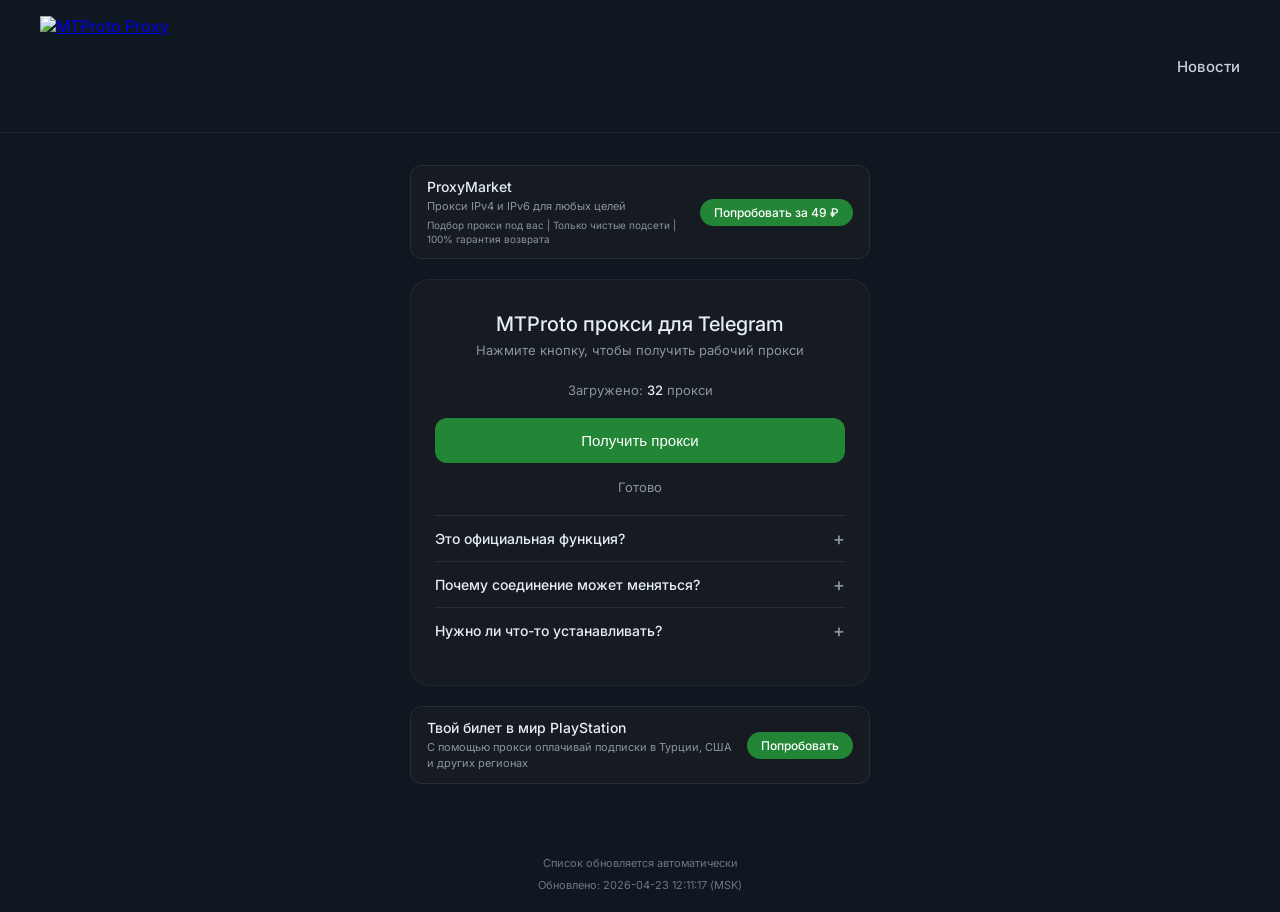
==== index.html @ ad9ae303 "Update index.html" ====
<!DOCTYPE html>
<html lang="ru">
<head>
    <meta charset="UTF-8">
    <meta name="viewport" content="width=device-width, initial-scale=1, user-scalable=yes">
    <title>MTProto прокси для Telegram — быстрое подключение</title>
    <meta name="description" content="Рабочие MTProto прокси для Telegram. Подключение в один клик. Обновляемый список параметров для настройки доступа.">
    <link rel="canonical" href="https://telegaproxy.vercel.app/">
    <meta property="og:title" content="MTProto прокси для Telegram — быстрое подключение">
    <meta property="og:description" content="Рабочие MTProto прокси для Telegram. Подключение в один клик. Обновляемый список параметров для настройки доступа.">
    <meta property="og:url" content="https://telegaproxy.vercel.app/">
    <meta property="og:type" content="website">
    <meta property="og:site_name" content="MTProto для Telegram">
    <meta property="og:locale" content="ru_RU">
    <meta name="twitter:card" content="summary">
    <meta name="twitter:title" content="MTProto прокси для Telegram — быстрое подключение">
    <meta name="twitter:description" content="Рабочие MTProto прокси для Telegram. Подключение в один клик. Обновляемый список параметров для настройки доступа.">
    <link href="https://fonts.googleapis.com/css2?family=Inter:wght@300;400;500;600&display=swap" rel="stylesheet">
    <link rel="stylesheet" href="css/style.css">
</head>
<body>

    <header class="site-header">
        <div class="header-container">
            <a href="/" class="logo-link">
                <img src="https://raw.githubusercontent.com/blog1703/tgonline/refs/heads/main/logofinal.png" alt="MTProto Proxy" class="logo-img">
            </a>
            <div class="desktop-news">
                <a href="/blog/index.html" target="_blank" rel="noopener noreferrer">Новости</a>
            </div>
            <div class="burger-menu">
                <div class="burger-icon" id="burgerIcon">
                    <span></span>
                    <span></span>
                    <span></span>
                </div>
                <div class="mobile-menu" id="mobileMenu">
                    <div class="close-menu" id="closeMenu">&times;</div>
                    <a href="/blog/index.html" target="_blank" rel="noopener noreferrer">Новости</a>
                </div>
            </div>
        </div>
    </header>

    <main class="main-content">
        <div style="width: 100%; max-width: 460px; margin: 0 auto;">
            <div class="banner top-banner">
                <div class="banner-content">
                    <div class="banner-text" style="flex: 1;">
                        <div class="banner-title">ProxyMarket</div>
                        <div class="banner-desc">Прокси IPv4 и IPv6 для любых целей</div>
                        <div class="banner-desc" style="font-size: 10px; margin-top: 4px;">Подбор прокси под вас | Только чистые подсети | 100% гарантия возврата</div>
                    </div>
                    <a href="https://ru.dashboard.proxy.market/?ref=E000143973" class="banner-button" target="_blank" rel="nofollow">Попробовать за 49 ₽</a>
                </div>
            </div>

            <div class="container">
                <h1>MTProto прокси для Telegram</h1>
                <div class="sub">Нажмите кнопку, чтобы получить рабочий прокси</div>
                <div class="stats" id="statsArea">Загружено: <strong id="totalCount">—</strong> прокси</div>
                <button id="getProxyBtn">Получить прокси</button>
                <div class="result-area" id="resultArea">
                    <div class="proxy-link" id="proxyLink">—</div>
                    <div class="flex-row">
                        <button class="connect-button" id="connectBtn">Connect</button>
                    </div>
                    <div class="attempt-info" id="attemptInfo">Попытка <strong id="attemptNum">0</strong> из <strong id="totalNum">0</strong></div>
                </div>
                <div class="status" id="statusMsg">Готово</div>

                <div class="faq-section">
                    <div class="faq-item">
                        <div class="faq-question">
                            Это официальная функция? <span>+</span>
                        </div>
                        <div class="faq-answer">
                            <div class="faq-answer-inner">
                                Да, Telegram поддерживает работу с дополнительными серверами через встроенные настройки.
                            </div>
                        </div>
                    </div>
                    <div class="faq-item">
                        <div class="faq-question">
                            Почему соединение может меняться? <span>+</span>
                        </div>
                        <div class="faq-answer">
                            <div class="faq-answer-inner">
                                Разные серверы могут иметь различную нагрузку. Вы можете выбрать другой вариант.
                            </div>
                        </div>
                    </div>
                    <div class="faq-item">
                        <div class="faq-question">
                            Нужно ли что-то устанавливать? <span>+</span>
                        </div>
                        <div class="faq-answer">
                            <div class="faq-answer-inner">
                                Нет, используется стандартный функционал приложения Telegram.
                            </div>
                        </div>
                    </div>
                </div>
            </div>

            <div class="banner bottom-banner">
                <div class="banner-content">
                    <div class="banner-text">
                        <div class="banner-title">Твой билет в мир PlayStation</div>
                        <div class="banner-desc">С помощью прокси оплачивай подписки в Турции, США и других регионах</div>
                    </div>
                    <a href="/blog/nastroyka-proksi-na-playstation-5-i-playstation-4-poshagovaya-instruktsiya.html" class="banner-button" target="_blank" rel="nofollow">Попробовать</a>
                </div>
            </div>
        </div>
    </main>

    <footer class="site-footer">
        <div class="footer-container">
            <div class="footer-text">Список обновляется автоматически</div>
            <div class="update-time" id="updateTime"></div>
        </div>
    </footer>

    <script src="js/script.js"></script>
    <script defer src="https://umami-stats-ten.vercel.app/script.js" data-website-id="706c1472-5d7d-48b3-9ffe-f99364dee7cd"></script>
</body>
</html>
---- css/style.css ----
* {
    box-sizing: border-box;
    margin: 0;
    padding: 0;
}

body {
    font-family: 'Inter', sans-serif;
    background: #0f1720;
    color: #e6edf3;
    display: flex;
    flex-direction: column;
    min-height: 100vh;
}

.site-header {
    width: 100%;
    background: #0f1720;
    padding: 16px 20px;
    position: relative;
    border-bottom: 1px solid rgba(255,255,255,0.05);
}

.header-container {
    max-width: 1200px;
    margin: 0 auto;
    display: flex;
    justify-content: space-between;
    align-items: center;
    width: 100%;
}

.logo-img {
    height: 100px;
    width: auto;
    display: block;
}

/* Десктопная ссылка "Новости" с эффектом свечения снизу */
.desktop-news {
    display: none;
}

.desktop-news a {
    color: #c9d1d9;
    text-decoration: none;
    font-size: 15px;
    font-weight: 500;
    padding: 6px 0;
    transition: all 0.3s ease;
    position: relative;
}

.desktop-news a::after {
    content: '';
    position: absolute;
    bottom: 0;
    left: 50%;
    transform: translateX(-50%);
    width: 0;
    height: 2px;
    background: #58a6ff;
    box-shadow: 0 0 6px #58a6ff;
    transition: width 0.3s ease;
}

.desktop-news a:hover {
    color: #ffffff;
}

.desktop-news a:hover::after {
    width: 80%;
}

/* Бургер-меню (только для мобильных) */
.burger-menu {
    display: flex;
    align-items: center;
}

.burger-icon {
    cursor: pointer;
    width: 28px;
    height: 28px;
    display: flex;
    flex-direction: column;
    justify-content: space-between;
}

.burger-icon span {
    display: block;
    height: 2px;
    width: 100%;
    background: #c9d1d9;
    border-radius: 2px;
    transition: all 0.2s;
}

.burger-icon:hover span {
    background: #ffffff;
}

/* Мобильное меню (полноэкранное) */
.mobile-menu {
    position: fixed;
    top: 0;
    left: 0;
    width: 100%;
    height: 100%;
    background: rgba(0, 0, 0, 0.85);
    backdrop-filter: blur(8px);
    display: none;
    justify-content: center;
    align-items: center;
    z-index: 1000;
    flex-direction: column;
}

.mobile-menu a {
    color: #ffffff;
    text-decoration: none;
    font-size: 24px;
    font-weight: 500;
    padding: 16px 0;
    transition: color 0.2s;
}

.mobile-menu a:hover {
    color: #58a6ff;
}

.mobile-menu.show {
    display: flex;
}

.close-menu {
    position: absolute;
    top: 20px;
    right: 20px;
    font-size: 32px;
    cursor: pointer;
    color: #c9d1d9;
}

.close-menu:hover {
    color: #ffffff;
}

@media (min-width: 769px) {
    .burger-menu {
        display: none;
    }
    .desktop-news {
        display: block;
    }
}

.main-content {
    flex: 1;
    display: flex;
    justify-content: center;
    align-items: center;
    padding: 32px 20px;
}

.container {
    width: 100%;
    max-width: 460px;
    background: #161b22;
    border-radius: 20px;
    padding: 32px 24px;
    text-align: center;
    border: 1px solid rgba(255,255,255,0.05);
}

h1 {
    font-size: 20px;
    font-weight: 500;
    margin-bottom: 6px;
}

.sub {
    font-size: 13px;
    color: #8b949e;
    margin-bottom: 24px;
}

.stats {
    font-size: 13px;
    color: #8b949e;
    margin-bottom: 20px;
}

.stats strong {
    color: #e6edf3;
    font-weight: 500;
}

button {
    width: 100%;
    padding: 14px;
    border-radius: 12px;
    border: none;
    background: #238636;
    color: white;
    font-size: 15px;
    font-weight: 500;
    cursor: pointer;
    transition: all 0.2s ease;
}

button:hover {
    background: #2ea043;
}

button:disabled {
    opacity: 0.5;
    cursor: not-allowed;
}

.result-area {
    margin-top: 20px;
    padding: 16px;
    border-radius: 12px;
    background: #0d1117;
    display: none;
    text-align: left;
    border: 1px solid rgba(255,255,255,0.05);
}

.proxy-link {
    display: block;
    font-family: monospace;
    font-size: 12px;
    color: #58a6ff;
    word-break: break-all;
    margin-bottom: 12px;
    padding: 8px;
    background: #0b141a;
    border-radius: 12px;
    cursor: pointer;
    transition: all 0.2s;
}

.proxy-link:hover {
    background: #1e2a36;
}

.flex-row {
    display: flex;
    gap: 12px;
    align-items: center;
    justify-content: center;
    flex-wrap: wrap;
}

.connect-button {
    background: #238636;
    color: white;
    border: none;
    padding: 8px 20px;
    border-radius: 8px;
    font-size: 14px;
    font-weight: 500;
    cursor: pointer;
    width: auto;
    transition: background 0.2s;
}

.connect-button:hover {
    background: #2ea043;
}

.attempt-info {
    font-size: 12px;
    color: #8b949e;
    margin-top: 12px;
    padding-top: 8px;
    border-top: 1px solid rgba(255,255,255,0.05);
}

.status {
    margin-top: 16px;
    font-size: 13px;
    color: #8b949e;
}

.site-footer {
    width: 100%;
    background: #0f1720;
    padding: 20px;
    margin-top: 20px;
}

.footer-container {
    max-width: 460px;
    margin: 0 auto;
    text-align: center;
}

.footer-text {
    font-size: 11px;
    color: #6e7681;
    margin-bottom: 8px;
}

.update-time {
    font-size: 11px;
    color: #6e7681;
}

.banner {
    max-width: 460px;
    margin: 0 auto;
    background: #161b22;
    border-radius: 12px;
    border: 1px solid rgba(255,255,255,0.08);
}

.top-banner {
    margin-bottom: 20px;
    padding: 12px 16px;
}

.bottom-banner {
    margin-top: 20px;
    padding: 12px 16px;
}

.banner-content {
    display: flex;
    align-items: center;
    gap: 14px;
}

.banner-text {
    flex: 1;
}

.banner-title {
    font-size: 14px;
    font-weight: 500;
    color: #e6edf3;
    margin-bottom: 4px;
}

.banner-desc {
    font-size: 11px;
    color: #8b949e;
    line-height: 1.4;
}

.banner-button {
    background: #238636;
    color: white;
    border: none;
    padding: 6px 14px;
    border-radius: 20px;
    font-size: 12px;
    font-weight: 500;
    cursor: pointer;
    text-decoration: none;
    display: inline-block;
    white-space: nowrap;
}

.banner-button:hover {
    background: #2ea043;
}

.faq-section {
    margin-top: 20px;
    text-align: left;
}

.faq-item {
    border-top: 1px solid rgba(255,255,255,0.08);
}

.faq-question {
    display: flex;
    justify-content: space-between;
    align-items: center;
    cursor: pointer;
    font-size: 14px;
    font-weight: 500;
    color: #e6edf3;
    padding: 12px 0;
}

.faq-question span {
    font-size: 18px;
    color: #8b949e;
    transition: transform 0.2s;
}

.faq-item.active .faq-question span {
    transform: rotate(45deg);
}

.faq-answer {
    max-height: 0;
    overflow: hidden;
    transition: max-height 0.35s ease-out;
}

.faq-item.active .faq-answer {
    max-height: 200px;
}

.faq-answer-inner {
    font-size: 13px;
    color: #8b949e;
    line-height: 1.5;
    padding-bottom: 12px;
    padding-left: 8px;
}

@media (max-width: 480px) {
    .banner-content {
        flex-direction: column;
        text-align: center;
        gap: 8px;
    }
    .banner-button {
        white-space: normal;
        padding: 4px 10px;
        font-size: 11px;
    }
    .banner-title {
        font-size: 13px;
    }
    .banner-desc {
        font-size: 10px;
    }
    .faq-question {
        font-size: 13px;
    }
    .faq-answer-inner {
        font-size: 12px;
    }
    .logo-img {
        height: 60px;
    }
}

.loader {
    display: inline-block;
    width: 16px;
    height: 16px;
    border: 2px solid #fff;
    border-top-color: transparent;
    border-radius: 50%;
    animation: spin 0.6s linear infinite;
    margin-right: 6px;
    vertical-align: middle;
}

@keyframes spin {
    to { transform: rotate(360deg); }
}
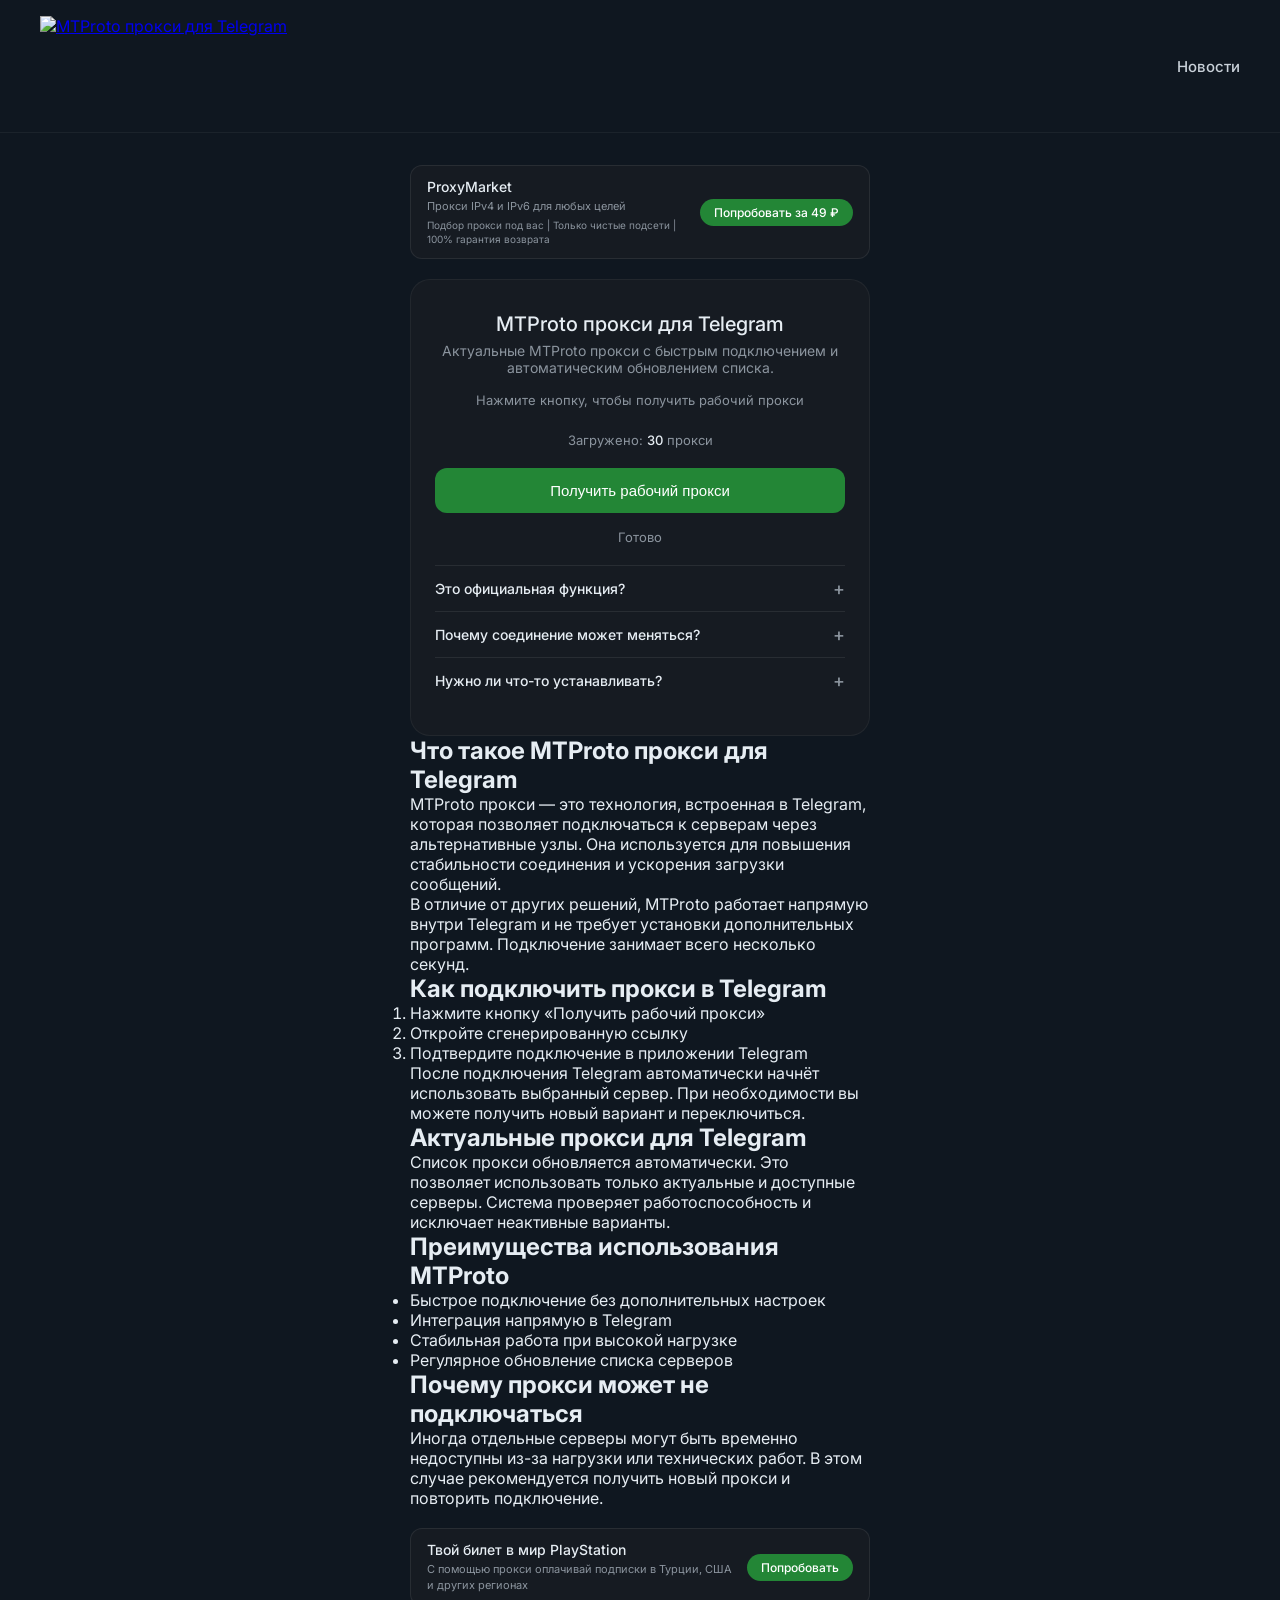
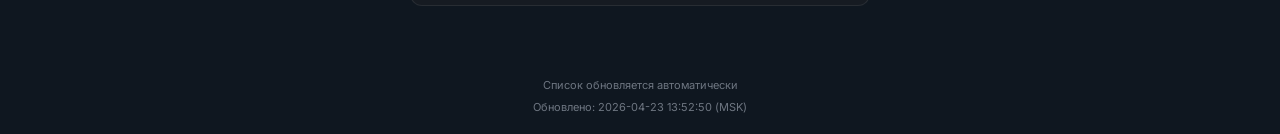
==== commit 30574703: "Update index.html" ====
--- a/index.html
+++ b/index.html
@@ -3,18 +3,67 @@
 <head>
     <meta charset="UTF-8">
     <meta name="viewport" content="width=device-width, initial-scale=1, user-scalable=yes">
-    <title>MTProto прокси для Telegram — быстрое подключение</title>
-    <meta name="description" content="Рабочие MTProto прокси для Telegram. Подключение в один клик. Обновляемый список параметров для настройки доступа.">
+    
+    <title>MTProto прокси для Telegram — список рабочих прокси 2026</title>
+    <meta name="description" content="Актуальные MTProto прокси для Telegram. Быстрое подключение, стабильная работа и регулярное обновление списка. Получите рабочий прокси в один клик.">
+    <meta name="keywords" content="mtproto прокси telegram, прокси telegram, рабочие прокси telegram, список прокси telegram">
+    
     <link rel="canonical" href="https://telegaproxy.vercel.app/">
-    <meta property="og:title" content="MTProto прокси для Telegram — быстрое подключение">
-    <meta property="og:description" content="Рабочие MTProto прокси для Telegram. Подключение в один клик. Обновляемый список параметров для настройки доступа.">
+    
+    <meta property="og:title" content="MTProto прокси для Telegram — рабочие прокси 2026">
+    <meta property="og:description" content="Список актуальных MTProto прокси для Telegram. Подключение в один клик.">
     <meta property="og:url" content="https://telegaproxy.vercel.app/">
     <meta property="og:type" content="website">
     <meta property="og:site_name" content="MTProto для Telegram">
     <meta property="og:locale" content="ru_RU">
+    <meta property="og:image" content="https://raw.githubusercontent.com/blog1703/tgonline/refs/heads/main/logofinal.png">
+    
     <meta name="twitter:card" content="summary">
     <meta name="twitter:title" content="MTProto прокси для Telegram — быстрое подключение">
     <meta name="twitter:description" content="Рабочие MTProto прокси для Telegram. Подключение в один клик. Обновляемый список параметров для настройки доступа.">
+    
+    <!-- FAQ Микроразметка для SEO -->
+    <script type="application/ld+json">
+    {
+      "@context": "https://schema.org",
+      "@type": "FAQPage",
+      "mainEntity": [
+        {
+          "@type": "Question",
+          "name": "Что такое MTProto прокси для Telegram?",
+          "acceptedAnswer": {
+            "@type": "Answer",
+            "text": "MTProto прокси — это встроенная технология Telegram, которая позволяет подключаться к серверам через альтернативные узлы для повышения стабильности и скорости соединения."
+          }
+        },
+        {
+          "@type": "Question",
+          "name": "Как подключить MTProto прокси в Telegram?",
+          "acceptedAnswer": {
+            "@type": "Answer",
+            "text": "Нажмите кнопку «Получить рабочий прокси», откройте сгенерированную ссылку и подтвердите подключение в приложении Telegram. Процесс занимает несколько секунд."
+          }
+        },
+        {
+          "@type": "Question",
+          "name": "Почему прокси может не работать?",
+          "acceptedAnswer": {
+            "@type": "Answer",
+            "text": "Отдельные серверы могут быть временно недоступны из-за нагрузки или технических работ. Просто нажмите кнопку ещё раз, чтобы получить новый рабочий прокси."
+          }
+        },
+        {
+          "@type": "Question",
+          "name": "Нужно ли устанавливать дополнительные программы?",
+          "acceptedAnswer": {
+            "@type": "Answer",
+            "text": "Нет, MTProto прокси работает напрямую внутри Telegram и не требует установки дополнительных приложений или настроек."
+          }
+        }
+      ]
+    }
+    </script>
+    
     <link href="https://fonts.googleapis.com/css2?family=Inter:wght@300;400;500;600&display=swap" rel="stylesheet">
     <link rel="stylesheet" href="css/style.css">
 </head>
@@ -23,7 +72,7 @@
     <header class="site-header">
         <div class="header-container">
             <a href="/" class="logo-link">
-                <img src="https://raw.githubusercontent.com/blog1703/tgonline/refs/heads/main/logofinal.png" alt="MTProto Proxy" class="logo-img">
+                <img src="https://raw.githubusercontent.com/blog1703/tgonline/refs/heads/main/logofinal.png" alt="MTProto прокси для Telegram" class="logo-img">
             </a>
             <div class="desktop-news">
                 <a href="/blog/index.html" target="_blank" rel="noopener noreferrer">Новости</a>
@@ -57,9 +106,12 @@
 
             <div class="container">
                 <h1>MTProto прокси для Telegram</h1>
+                <p style="font-size: 14px; color: #8b949e; margin-bottom: 16px;">
+                    Актуальные MTProto прокси с быстрым подключением и автоматическим обновлением списка.
+                </p>
                 <div class="sub">Нажмите кнопку, чтобы получить рабочий прокси</div>
                 <div class="stats" id="statsArea">Загружено: <strong id="totalCount">—</strong> прокси</div>
-                <button id="getProxyBtn">Получить прокси</button>
+                <button id="getProxyBtn">Получить рабочий прокси</button>
                 <div class="result-area" id="resultArea">
                     <div class="proxy-link" id="proxyLink">—</div>
                     <div class="flex-row">
@@ -102,6 +154,52 @@
                     </div>
                 </div>
             </div>
+
+            <!-- SEO-текстовый блок для поисковых систем -->
+            <section class="seo-text">
+                <h2>Что такое MTProto прокси для Telegram</h2>
+                <p>
+                    MTProto прокси — это технология, встроенная в Telegram, которая позволяет подключаться к серверам через альтернативные узлы.
+                    Она используется для повышения стабильности соединения и ускорения загрузки сообщений.
+                </p>
+
+                <p>
+                    В отличие от других решений, MTProto работает напрямую внутри Telegram и не требует установки дополнительных программ.
+                    Подключение занимает всего несколько секунд.
+                </p>
+
+                <h2>Как подключить прокси в Telegram</h2>
+                <ol>
+                    <li>Нажмите кнопку «Получить рабочий прокси»</li>
+                    <li>Откройте сгенерированную ссылку</li>
+                    <li>Подтвердите подключение в приложении Telegram</li>
+                </ol>
+
+                <p>
+                    После подключения Telegram автоматически начнёт использовать выбранный сервер.
+                    При необходимости вы можете получить новый вариант и переключиться.
+                </p>
+
+                <h2>Актуальные прокси для Telegram</h2>
+                <p>
+                    Список прокси обновляется автоматически. Это позволяет использовать только актуальные и доступные серверы.
+                    Система проверяет работоспособность и исключает неактивные варианты.
+                </p>
+
+                <h2>Преимущества использования MTProto</h2>
+                <ul>
+                    <li>Быстрое подключение без дополнительных настроек</li>
+                    <li>Интеграция напрямую в Telegram</li>
+                    <li>Стабильная работа при высокой нагрузке</li>
+                    <li>Регулярное обновление списка серверов</li>
+                </ul>
+
+                <h2>Почему прокси может не подключаться</h2>
+                <p>
+                    Иногда отдельные серверы могут быть временно недоступны из-за нагрузки или технических работ.
+                    В этом случае рекомендуется получить новый прокси и повторить подключение.
+                </p>
+            </section>
 
             <div class="banner bottom-banner">
                 <div class="banner-content">
@@ -112,6 +210,7 @@
                     <a href="/blog/nastroyka-proksi-na-playstation-5-i-playstation-4-poshagovaya-instruktsiya.html" class="banner-button" target="_blank" rel="nofollow">Попробовать</a>
                 </div>
             </div>
+
         </div>
     </main>
 
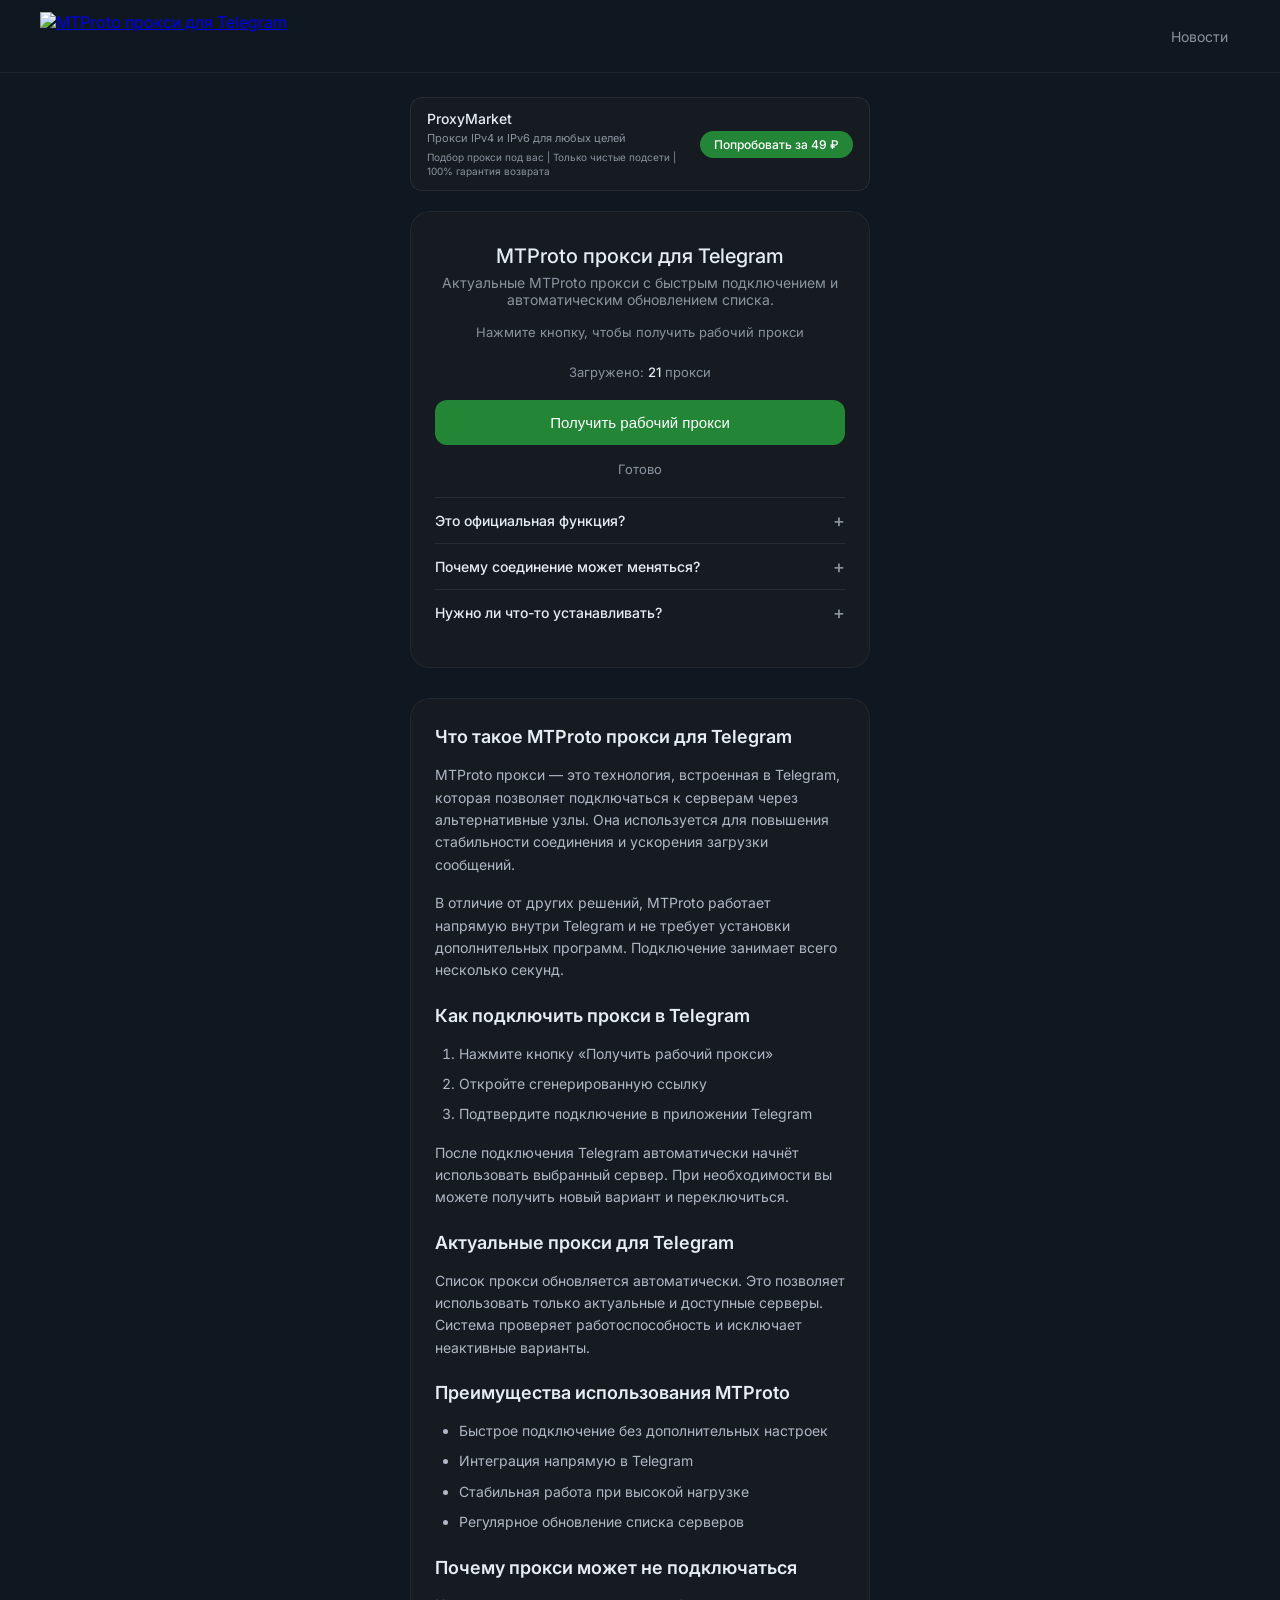
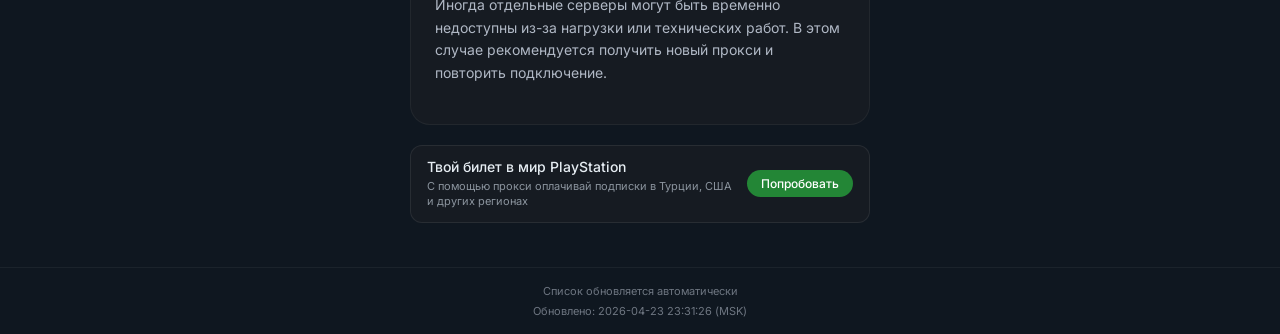
==== commit 11e5f716: "Update index.html" ====
--- a/index.html
+++ b/index.html
@@ -8,11 +8,9 @@
     <meta name="description" content="Актуальные MTProto прокси для Telegram. Быстрое подключение, стабильная работа и регулярное обновление списка. Получите рабочий прокси в один клик.">
     <meta name="keywords" content="mtproto прокси telegram, прокси telegram, рабочие прокси telegram, список прокси telegram">
     
-    <link rel="canonical" href="https://telegaproxy.vercel.app/">
-    
     <meta property="og:title" content="MTProto прокси для Telegram — рабочие прокси 2026">
     <meta property="og:description" content="Список актуальных MTProto прокси для Telegram. Подключение в один клик.">
-    <meta property="og:url" content="https://telegaproxy.vercel.app/">
+    <meta property="og:url" content="https://telegaonline.vercel.app/">
     <meta property="og:type" content="website">
     <meta property="og:site_name" content="MTProto для Telegram">
     <meta property="og:locale" content="ru_RU">
@@ -54,7 +52,7 @@
         },
         {
           "@type": "Question",
-          "name": "Нужно ли устанавливать дополнительные программы?",
+          "name": "Нужно ли что-то устанавливать?",
           "acceptedAnswer": {
             "@type": "Answer",
             "text": "Нет, MTProto прокси работает напрямую внутри Telegram и не требует установки дополнительных приложений или настроек."
@@ -223,5 +221,6 @@
 
     <script src="js/script.js"></script>
     <script defer src="https://umami-stats-ten.vercel.app/script.js" data-website-id="706c1472-5d7d-48b3-9ffe-f99364dee7cd"></script>
+
 </body>
 </html>
--- a/css/style.css
+++ b/css/style.css
@@ -13,10 +13,11 @@
     min-height: 100vh;
 }
 
+/* ========== УМЕНЬШЕННАЯ ШАПКА ========== */
 .site-header {
     width: 100%;
     background: #0f1720;
-    padding: 16px 20px;
+    padding: 12px 20px;
     position: relative;
     border-bottom: 1px solid rgba(255,255,255,0.05);
 }
@@ -31,45 +32,35 @@
 }
 
 .logo-img {
-    height: 100px;
+    height: 48px;
     width: auto;
     display: block;
-}
-
-/* Десктопная ссылка "Новости" с эффектом свечения снизу */
+    transition: opacity 0.2s;
+}
+
+.logo-img:hover {
+    opacity: 0.85;
+}
+
+/* Десктопная ссылка "Новости" — минималистичный стиль */
 .desktop-news {
     display: none;
 }
 
 .desktop-news a {
-    color: #c9d1d9;
+    color: #8b949e;
     text-decoration: none;
-    font-size: 15px;
-    font-weight: 500;
-    padding: 6px 0;
-    transition: all 0.3s ease;
+    font-size: 14px;
+    font-weight: 400;
+    padding: 6px 12px;
+    transition: all 0.2s ease;
     position: relative;
-}
-
-.desktop-news a::after {
-    content: '';
-    position: absolute;
-    bottom: 0;
-    left: 50%;
-    transform: translateX(-50%);
-    width: 0;
-    height: 2px;
-    background: #58a6ff;
-    box-shadow: 0 0 6px #58a6ff;
-    transition: width 0.3s ease;
+    border-radius: 8px;
 }
 
 .desktop-news a:hover {
-    color: #ffffff;
-}
-
-.desktop-news a:hover::after {
-    width: 80%;
+    color: #e6edf3;
+    background: rgba(88, 166, 255, 0.08);
 }
 
 /* Бургер-меню (только для мобильных) */
@@ -80,8 +71,8 @@
 
 .burger-icon {
     cursor: pointer;
-    width: 28px;
-    height: 28px;
+    width: 24px;
+    height: 20px;
     display: flex;
     flex-direction: column;
     justify-content: space-between;
@@ -91,13 +82,13 @@
     display: block;
     height: 2px;
     width: 100%;
-    background: #c9d1d9;
+    background: #8b949e;
     border-radius: 2px;
     transition: all 0.2s;
 }
 
 .burger-icon:hover span {
-    background: #ffffff;
+    background: #e6edf3;
 }
 
 /* Мобильное меню (полноэкранное) */
@@ -107,8 +98,8 @@
     left: 0;
     width: 100%;
     height: 100%;
-    background: rgba(0, 0, 0, 0.85);
-    backdrop-filter: blur(8px);
+    background: rgba(0, 0, 0, 0.95);
+    backdrop-filter: blur(12px);
     display: none;
     justify-content: center;
     align-items: center;
@@ -117,9 +108,9 @@
 }
 
 .mobile-menu a {
-    color: #ffffff;
+    color: #e6edf3;
     text-decoration: none;
-    font-size: 24px;
+    font-size: 22px;
     font-weight: 500;
     padding: 16px 0;
     transition: color 0.2s;
@@ -136,14 +127,15 @@
 .close-menu {
     position: absolute;
     top: 20px;
-    right: 20px;
-    font-size: 32px;
-    cursor: pointer;
-    color: #c9d1d9;
+    right: 24px;
+    font-size: 36px;
+    cursor: pointer;
+    color: #8b949e;
+    transition: color 0.2s;
 }
 
 .close-menu:hover {
-    color: #ffffff;
+    color: #e6edf3;
 }
 
 @media (min-width: 769px) {
@@ -160,7 +152,7 @@
     display: flex;
     justify-content: center;
     align-items: center;
-    padding: 32px 20px;
+    padding: 24px 20px;
 }
 
 .container {
@@ -288,8 +280,9 @@
 .site-footer {
     width: 100%;
     background: #0f1720;
-    padding: 20px;
+    padding: 16px 20px;
     margin-top: 20px;
+    border-top: 1px solid rgba(255,255,255,0.05);
 }
 
 .footer-container {
@@ -301,7 +294,7 @@
 .footer-text {
     font-size: 11px;
     color: #6e7681;
-    margin-bottom: 8px;
+    margin-bottom: 6px;
 }
 
 .update-time {
@@ -416,6 +409,53 @@
     padding-left: 8px;
 }
 
+/* SEO текстовый блок */
+.seo-text {
+    max-width: 460px;
+    margin: 30px auto 20px;
+    padding: 24px;
+    background: #161b22;
+    border-radius: 20px;
+    text-align: left;
+    border: 1px solid rgba(255,255,255,0.05);
+    font-size: 14px;
+    line-height: 1.6;
+    color: #c9d1d9;
+}
+
+.seo-text h2 {
+    font-size: 18px;
+    font-weight: 600;
+    margin: 20px 0 12px 0;
+    color: #e6edf3;
+}
+
+.seo-text h2:first-child {
+    margin-top: 0;
+}
+
+.seo-text p, .seo-text ul, .seo-text ol {
+    margin-bottom: 16px;
+    color: #b0b8c5;
+}
+
+.seo-text ul, .seo-text ol {
+    padding-left: 24px;
+}
+
+.seo-text li {
+    margin-bottom: 8px;
+}
+
+.seo-text a {
+    color: #58a6ff;
+    text-decoration: none;
+}
+
+.seo-text a:hover {
+    text-decoration: underline;
+}
+
 @media (max-width: 480px) {
     .banner-content {
         flex-direction: column;
@@ -440,7 +480,17 @@
         font-size: 12px;
     }
     .logo-img {
-        height: 60px;
+        height: 36px;
+    }
+    .site-header {
+        padding: 10px 16px;
+    }
+    .seo-text {
+        padding: 18px;
+        font-size: 13px;
+    }
+    .seo-text h2 {
+        font-size: 16px;
     }
 }
 
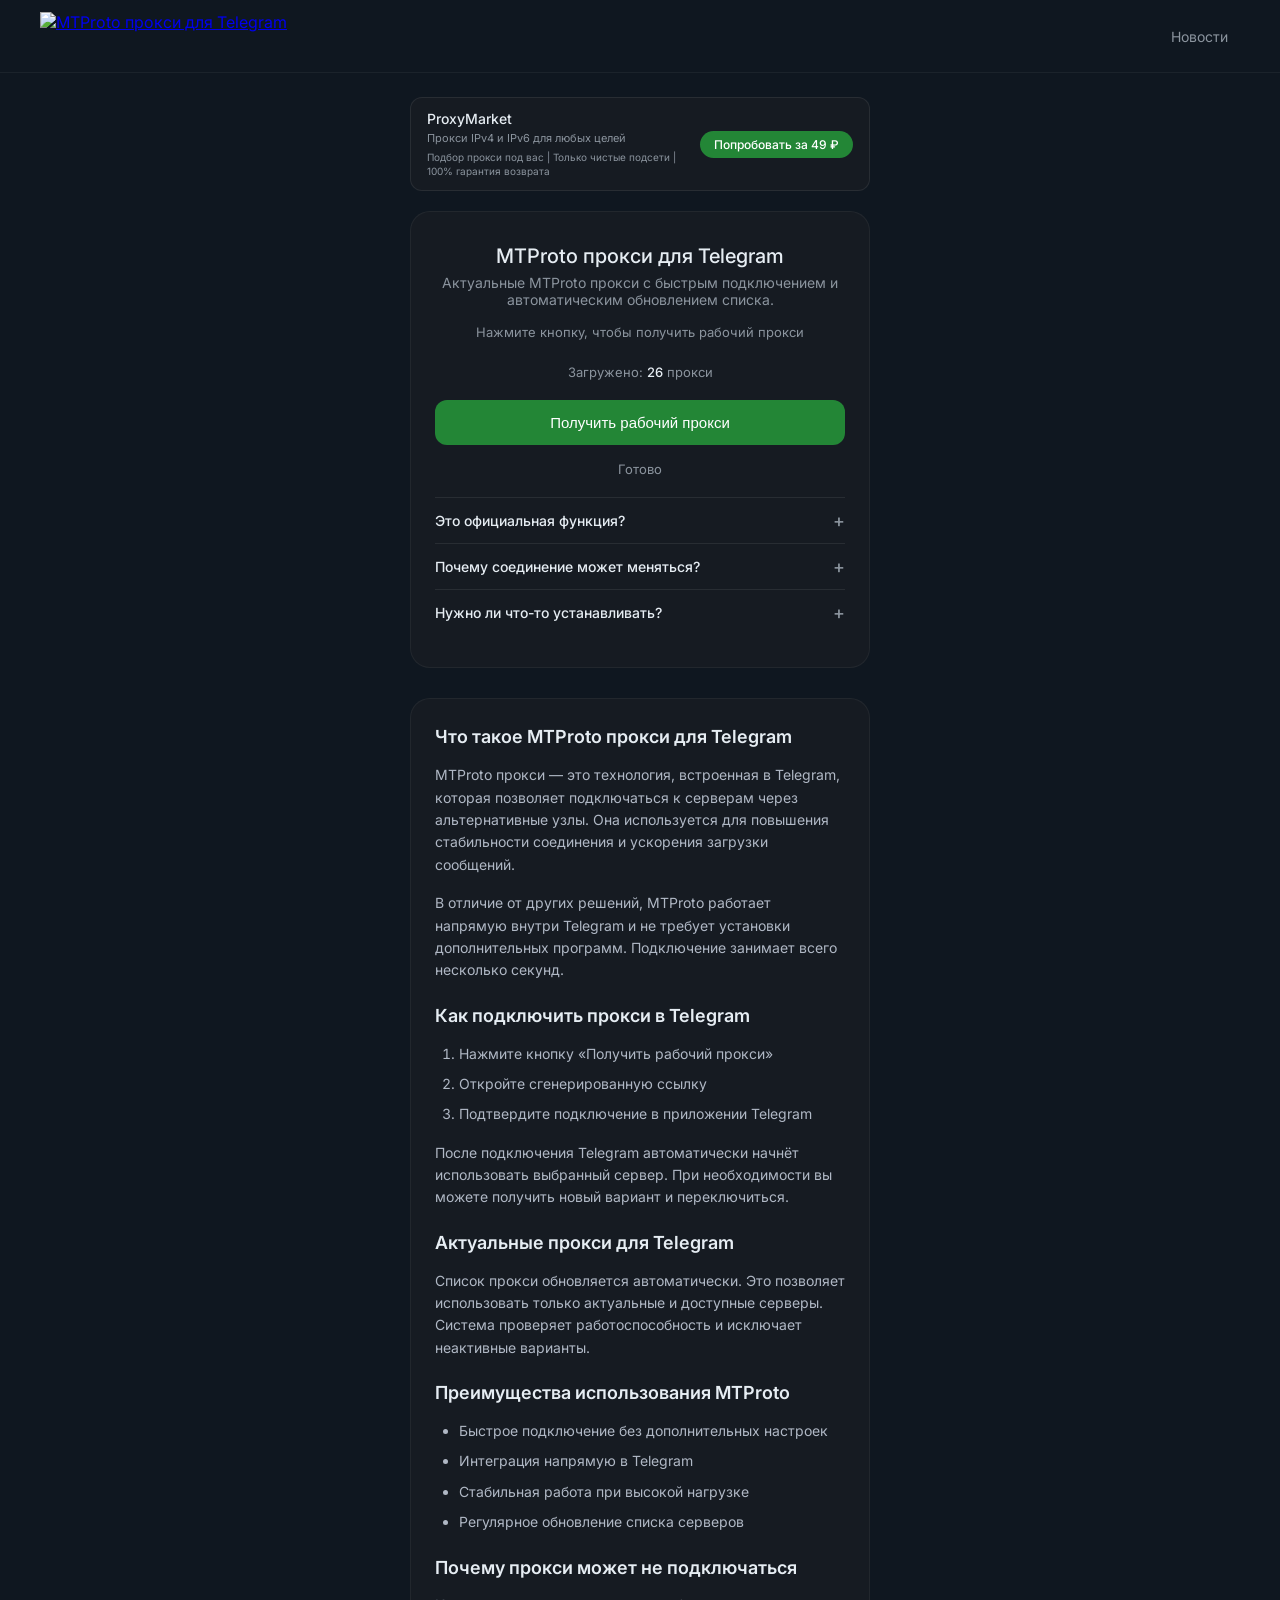
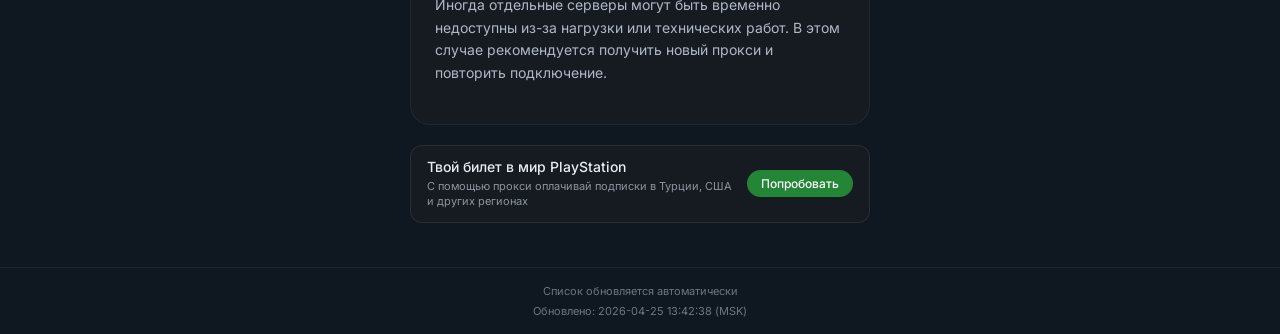
==== commit c5814055: "Update index.html" ====
--- a/index.html
+++ b/index.html
@@ -3,6 +3,16 @@
 <head>
     <meta charset="UTF-8">
     <meta name="viewport" content="width=device-width, initial-scale=1, user-scalable=yes">
+
+    <!-- ⬇⬇⬇ MICROSOFT CLARITY - СТАВИМ СЮДА ⬇⬇⬇ -->
+    <script type="text/javascript">
+        (function(c,l,a,r,i,t,y){
+            c[a]=c[a]||function(){(c[a].q=c[a].q||[]).push(arguments)};
+            t=l.createElement(r);t.async=1;t.src="https://www.clarity.ms/tag/"+i;
+            y=l.getElementsByTagName(r)[0];y.parentNode.insertBefore(t,y);
+        })(window, document, "clarity", "script", "wh6fr0c7mc");
+    </script>
+    <!-- ⬆⬆⬆ MICROSOFT CLARITY ⬆⬆⬆ -->
     
     <title>MTProto прокси для Telegram — список рабочих прокси 2026</title>
     <meta name="description" content="Актуальные MTProto прокси для Telegram. Быстрое подключение, стабильная работа и регулярное обновление списка. Получите рабочий прокси в один клик.">
@@ -220,7 +230,6 @@
     </footer>
 
     <script src="js/script.js"></script>
-    <script defer src="https://umami-stats-ten.vercel.app/script.js" data-website-id="706c1472-5d7d-48b3-9ffe-f99364dee7cd"></script>
 
 </body>
 </html>
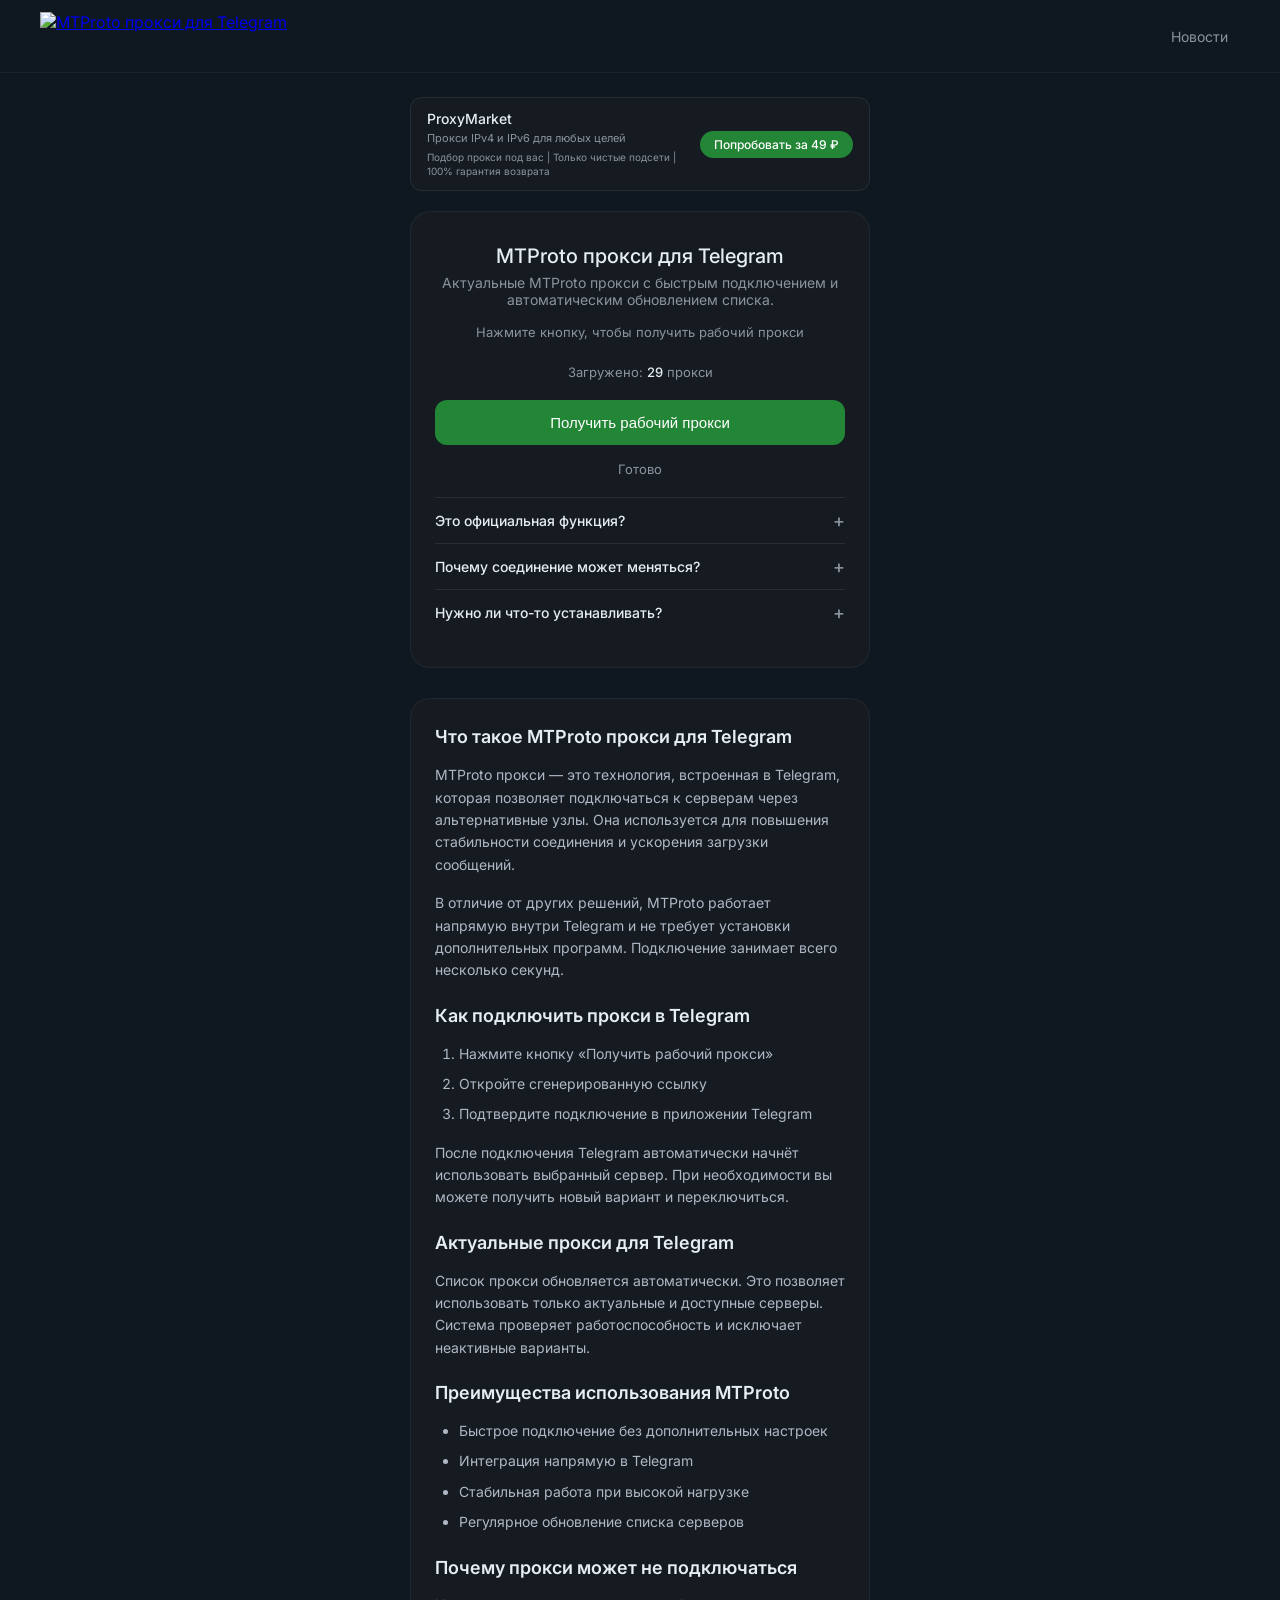
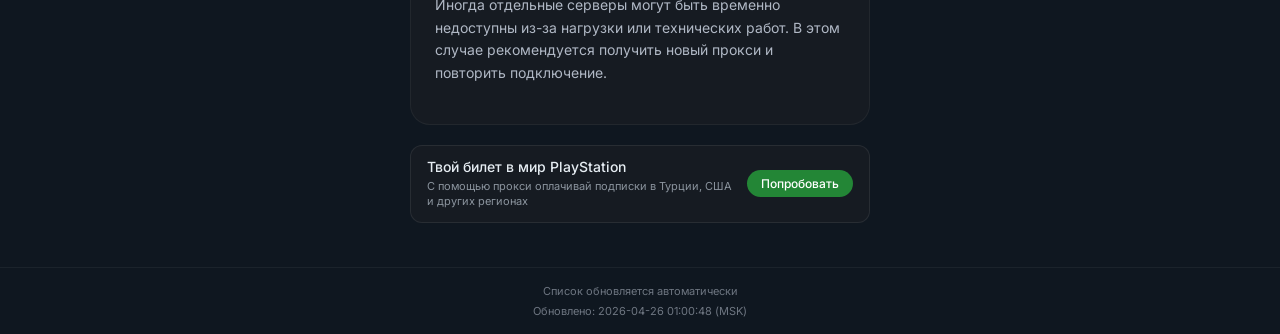
==== commit 00c8698d: "Update index.html" ====
--- a/index.html
+++ b/index.html
@@ -231,5 +231,8 @@
 
     <script src="js/script.js"></script>
 
+    <!-- Umami: легкий счетчик посещений -->
+    <script defer src="https://umami-stats-zeta.vercel.app/script.js" data-website-id="922df8fd-c244-409e-8766-c19ef6f8cda1"></script>
+
 </body>
 </html>
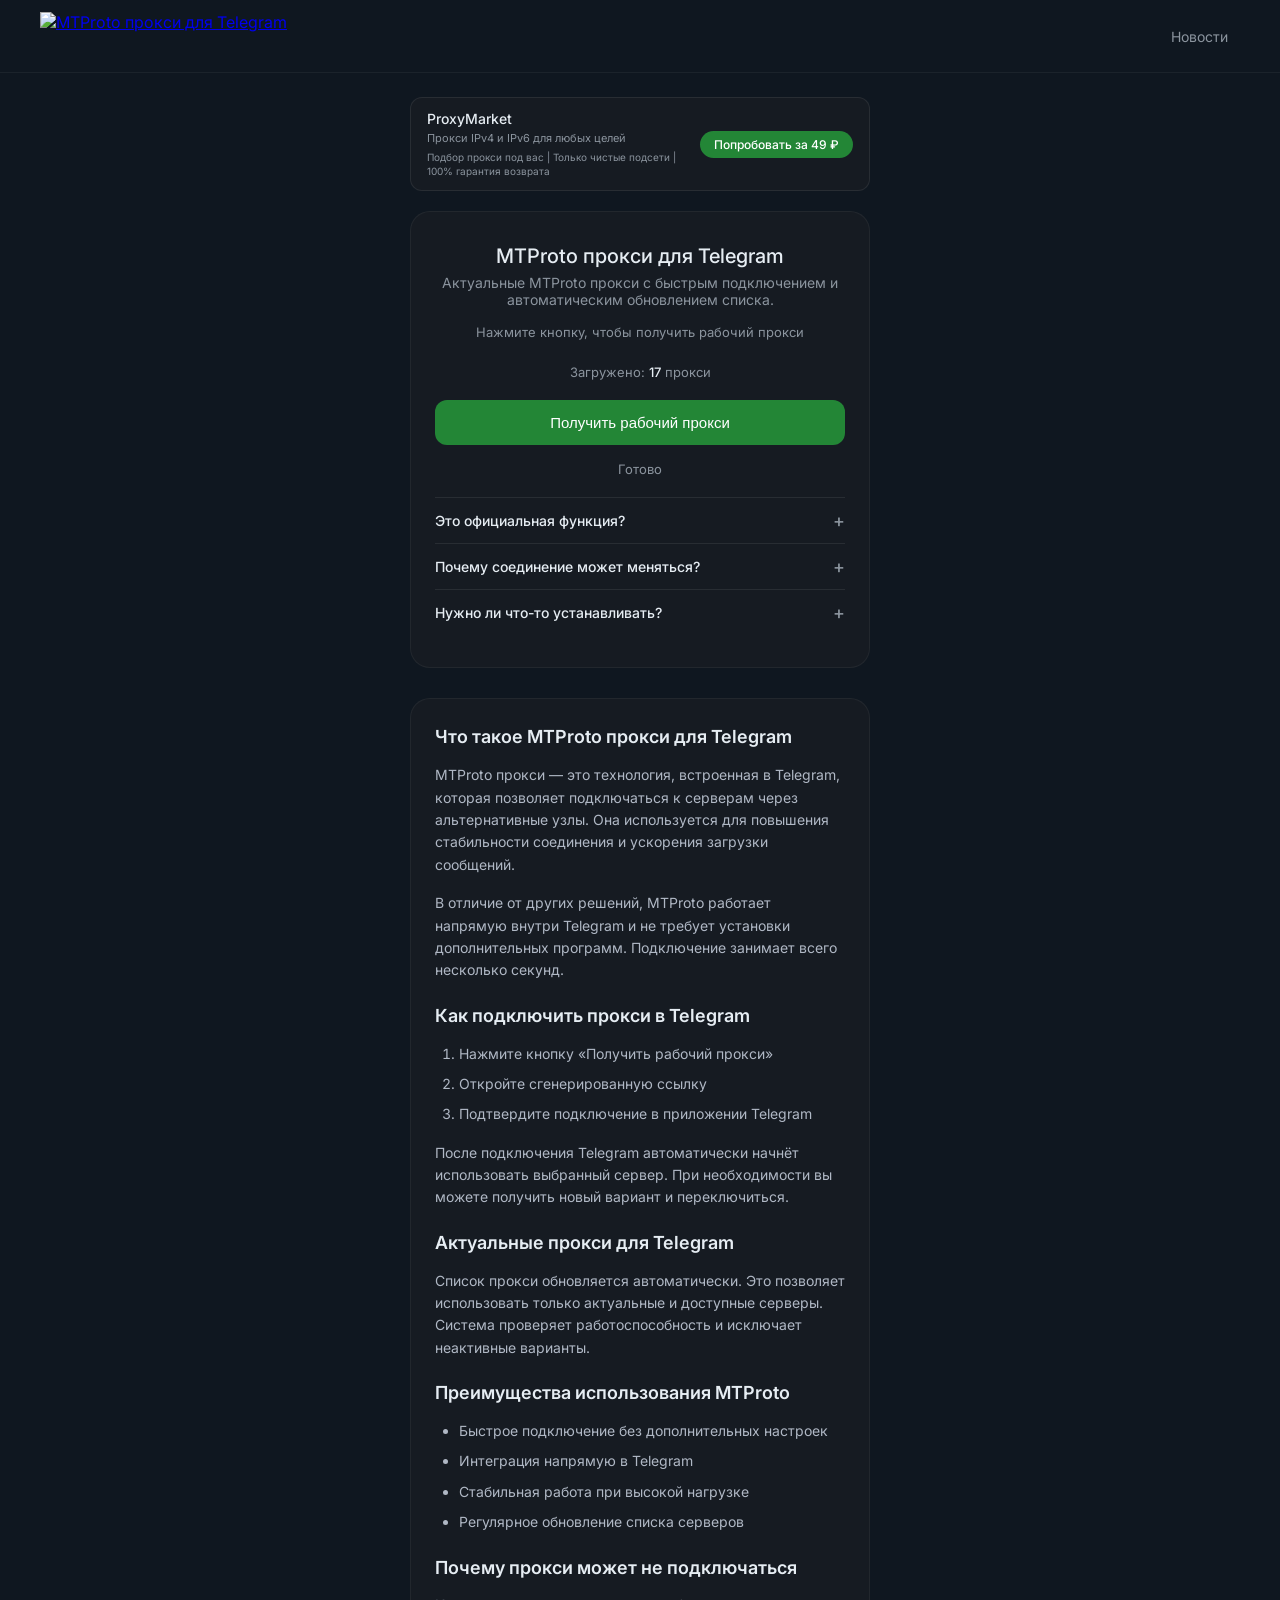
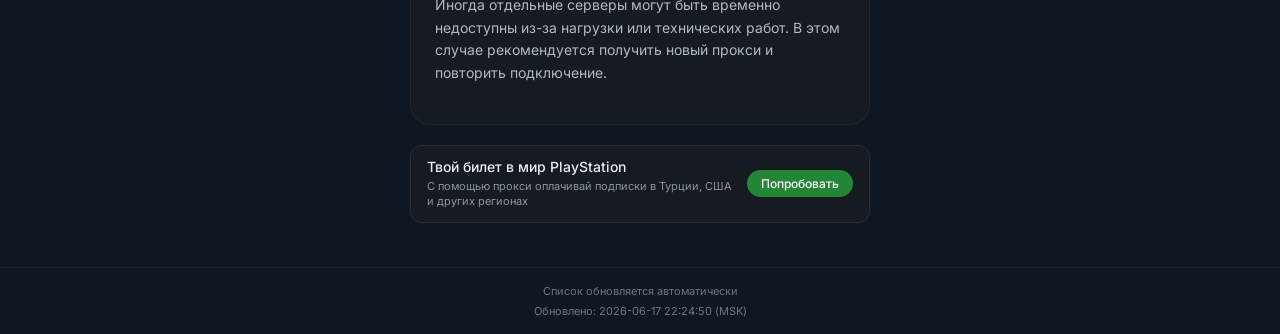
==== commit c6edf768: "Update index.html" ====
--- a/index.html
+++ b/index.html
@@ -14,21 +14,21 @@
     </script>
     <!-- ⬆⬆⬆ MICROSOFT CLARITY ⬆⬆⬆ -->
     
-    <title>MTProto прокси для Telegram — список рабочих прокси 2026</title>
-    <meta name="description" content="Актуальные MTProto прокси для Telegram. Быстрое подключение, стабильная работа и регулярное обновление списка. Получите рабочий прокси в один клик.">
-    <meta name="keywords" content="mtproto прокси telegram, прокси telegram, рабочие прокси telegram, список прокси telegram">
-    
-    <meta property="og:title" content="MTProto прокси для Telegram — рабочие прокси 2026">
-    <meta property="og:description" content="Список актуальных MTProto прокси для Telegram. Подключение в один клик.">
+    <title>Сервис подключения Telegram — актуальная информация и настройки</title>
+
+    <meta name="description" content="Актуальная информация для пользователей Telegram. Быстрое получение параметров подключения, рекомендации по настройке и стабильной работе приложения.">
+
+    <meta property="og:title" content="Сервис подключения Telegram">
+    <meta property="og:description" content="Информация по настройке подключения и использованию Telegram.">
     <meta property="og:url" content="https://telegaonline.vercel.app/">
     <meta property="og:type" content="website">
-    <meta property="og:site_name" content="MTProto для Telegram">
+    <meta property="og:site_name" content="Telegram Online">
     <meta property="og:locale" content="ru_RU">
     <meta property="og:image" content="https://raw.githubusercontent.com/blog1703/tgonline/refs/heads/main/logofinal.png">
-    
+
     <meta name="twitter:card" content="summary">
-    <meta name="twitter:title" content="MTProto прокси для Telegram — быстрое подключение">
-    <meta name="twitter:description" content="Рабочие MTProto прокси для Telegram. Подключение в один клик. Обновляемый список параметров для настройки доступа.">
+    <meta name="twitter:title" content="Сервис подключения Telegram">
+    <meta name="twitter:description" content="Актуальная информация по настройке подключения и работе Telegram.">
     
     <!-- FAQ Микроразметка для SEO -->
     <script type="application/ld+json">
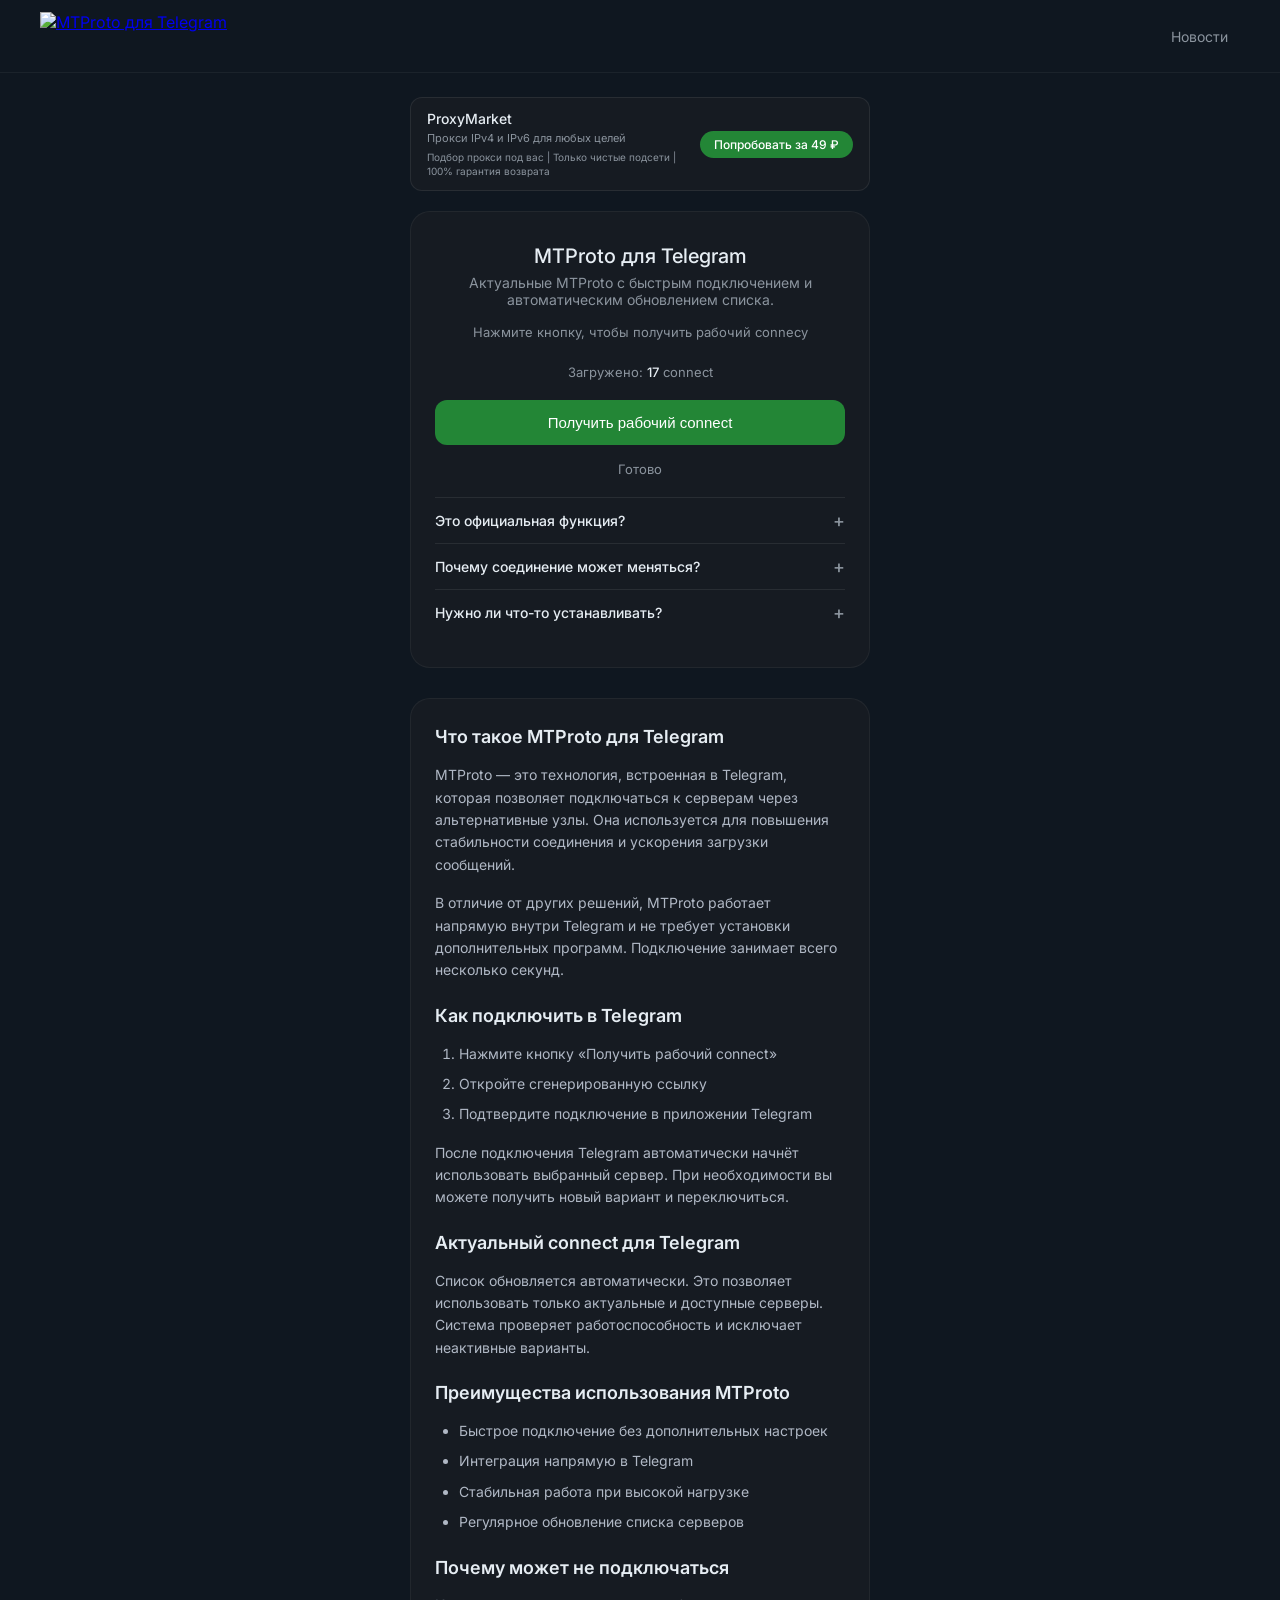
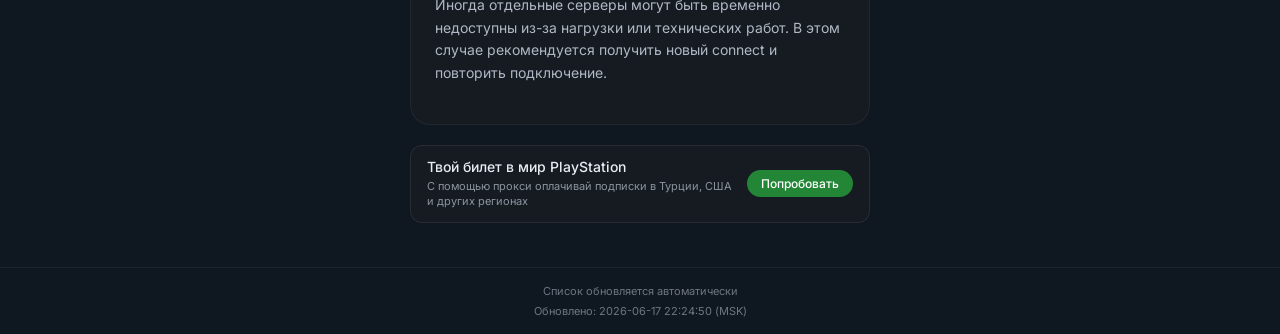
==== commit 60ad86d3: "Update index.html" ====
--- a/index.html
+++ b/index.html
@@ -38,26 +38,26 @@
       "mainEntity": [
         {
           "@type": "Question",
-          "name": "Что такое MTProto прокси для Telegram?",
-          "acceptedAnswer": {
-            "@type": "Answer",
-            "text": "MTProto прокси — это встроенная технология Telegram, которая позволяет подключаться к серверам через альтернативные узлы для повышения стабильности и скорости соединения."
+          "name": "Что такое MTProto для Telegram?",
+          "acceptedAnswer": {
+            "@type": "Answer",
+            "text": "MTProto — это встроенная технология Telegram, которая позволяет подключаться к серверам через альтернативные узлы для повышения стабильности и скорости соединения."
           }
         },
         {
           "@type": "Question",
-          "name": "Как подключить MTProto прокси в Telegram?",
-          "acceptedAnswer": {
-            "@type": "Answer",
-            "text": "Нажмите кнопку «Получить рабочий прокси», откройте сгенерированную ссылку и подтвердите подключение в приложении Telegram. Процесс занимает несколько секунд."
+          "name": "Как подключить MTProto в Telegram?",
+          "acceptedAnswer": {
+            "@type": "Answer",
+            "text": "Нажмите кнопку «Получить connect», откройте сгенерированную ссылку и подтвердите подключение в приложении Telegram. Процесс занимает несколько секунд."
           }
         },
         {
           "@type": "Question",
-          "name": "Почему прокси может не работать?",
-          "acceptedAnswer": {
-            "@type": "Answer",
-            "text": "Отдельные серверы могут быть временно недоступны из-за нагрузки или технических работ. Просто нажмите кнопку ещё раз, чтобы получить новый рабочий прокси."
+          "name": "Почему может не работать?",
+          "acceptedAnswer": {
+            "@type": "Answer",
+            "text": "Отдельные серверы могут быть временно недоступны из-за нагрузки или технических работ. Просто нажмите кнопку ещё раз, чтобы получить новый connect."
           }
         },
         {
@@ -65,7 +65,7 @@
           "name": "Нужно ли что-то устанавливать?",
           "acceptedAnswer": {
             "@type": "Answer",
-            "text": "Нет, MTProto прокси работает напрямую внутри Telegram и не требует установки дополнительных приложений или настроек."
+            "text": "Нет, MTProto работает напрямую внутри Telegram и не требует установки дополнительных приложений или настроек."
           }
         }
       ]
@@ -80,7 +80,7 @@
     <header class="site-header">
         <div class="header-container">
             <a href="/" class="logo-link">
-                <img src="https://raw.githubusercontent.com/blog1703/tgonline/refs/heads/main/logofinal.png" alt="MTProto прокси для Telegram" class="logo-img">
+                <img src="https://raw.githubusercontent.com/blog1703/tgonline/refs/heads/main/logofinal.png" alt="MTProto для Telegram" class="logo-img">
             </a>
             <div class="desktop-news">
                 <a href="/blog/index.html" target="_blank" rel="noopener noreferrer">Новости</a>
@@ -113,13 +113,13 @@
             </div>
 
             <div class="container">
-                <h1>MTProto прокси для Telegram</h1>
+                <h1>MTProto для Telegram</h1>
                 <p style="font-size: 14px; color: #8b949e; margin-bottom: 16px;">
-                    Актуальные MTProto прокси с быстрым подключением и автоматическим обновлением списка.
-                </p>
-                <div class="sub">Нажмите кнопку, чтобы получить рабочий прокси</div>
-                <div class="stats" id="statsArea">Загружено: <strong id="totalCount">—</strong> прокси</div>
-                <button id="getProxyBtn">Получить рабочий прокси</button>
+                    Актуальные MTProto с быстрым подключением и автоматическим обновлением списка.
+                </p>
+                <div class="sub">Нажмите кнопку, чтобы получить рабочий connecy</div>
+                <div class="stats" id="statsArea">Загружено: <strong id="totalCount">—</strong> connect</div>
+                <button id="getProxyBtn">Получить рабочий connect</button>
                 <div class="result-area" id="resultArea">
                     <div class="proxy-link" id="proxyLink">—</div>
                     <div class="flex-row">
@@ -165,9 +165,9 @@
 
             <!-- SEO-текстовый блок для поисковых систем -->
             <section class="seo-text">
-                <h2>Что такое MTProto прокси для Telegram</h2>
-                <p>
-                    MTProto прокси — это технология, встроенная в Telegram, которая позволяет подключаться к серверам через альтернативные узлы.
+                <h2>Что такое MTProto для Telegram</h2>
+                <p>
+                    MTProto — это технология, встроенная в Telegram, которая позволяет подключаться к серверам через альтернативные узлы.
                     Она используется для повышения стабильности соединения и ускорения загрузки сообщений.
                 </p>
 
@@ -176,9 +176,9 @@
                     Подключение занимает всего несколько секунд.
                 </p>
 
-                <h2>Как подключить прокси в Telegram</h2>
+                <h2>Как подключить в Telegram</h2>
                 <ol>
-                    <li>Нажмите кнопку «Получить рабочий прокси»</li>
+                    <li>Нажмите кнопку «Получить рабочий connect»</li>
                     <li>Откройте сгенерированную ссылку</li>
                     <li>Подтвердите подключение в приложении Telegram</li>
                 </ol>
@@ -188,9 +188,9 @@
                     При необходимости вы можете получить новый вариант и переключиться.
                 </p>
 
-                <h2>Актуальные прокси для Telegram</h2>
-                <p>
-                    Список прокси обновляется автоматически. Это позволяет использовать только актуальные и доступные серверы.
+                <h2>Актуальный connect для Telegram</h2>
+                <p>
+                    Список обновляется автоматически. Это позволяет использовать только актуальные и доступные серверы.
                     Система проверяет работоспособность и исключает неактивные варианты.
                 </p>
 
@@ -202,10 +202,10 @@
                     <li>Регулярное обновление списка серверов</li>
                 </ul>
 
-                <h2>Почему прокси может не подключаться</h2>
+                <h2>Почему может не подключаться</h2>
                 <p>
                     Иногда отдельные серверы могут быть временно недоступны из-за нагрузки или технических работ.
-                    В этом случае рекомендуется получить новый прокси и повторить подключение.
+                    В этом случае рекомендуется получить новый connect и повторить подключение.
                 </p>
             </section>
 
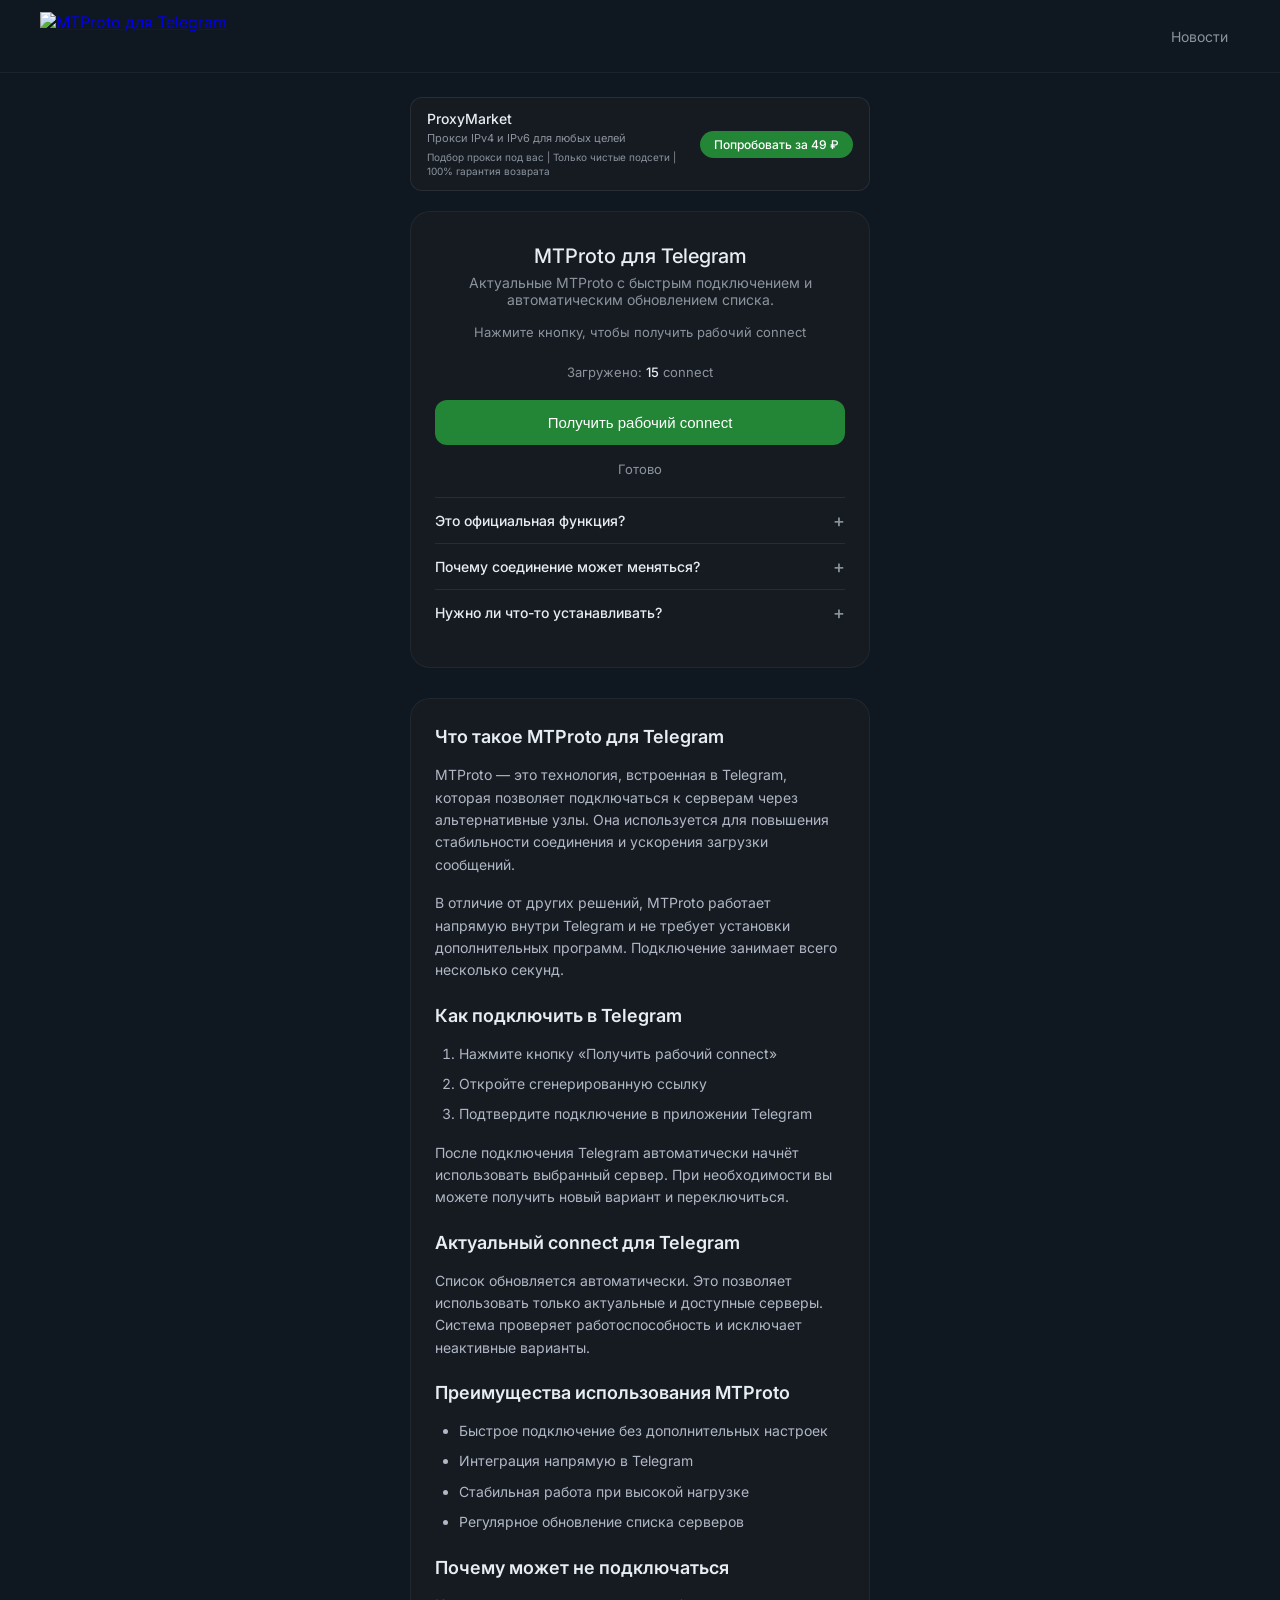
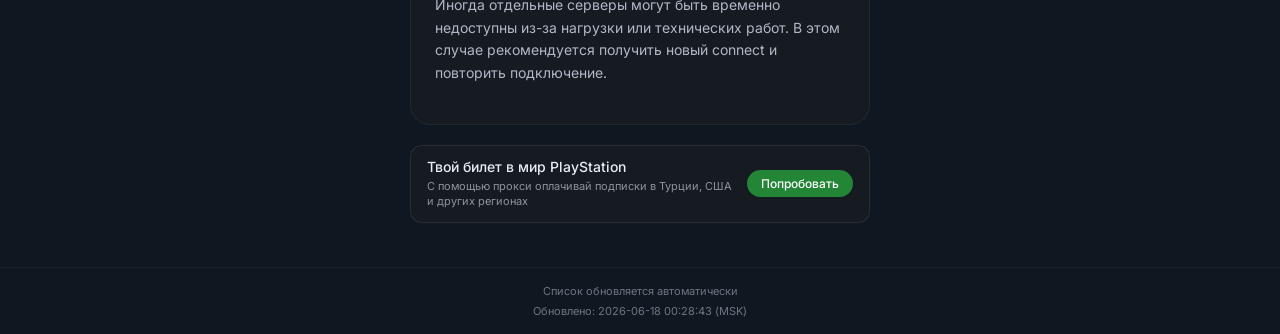
==== commit 4818e715: "Update index.html" ====
--- a/index.html
+++ b/index.html
@@ -117,7 +117,7 @@
                 <p style="font-size: 14px; color: #8b949e; margin-bottom: 16px;">
                     Актуальные MTProto с быстрым подключением и автоматическим обновлением списка.
                 </p>
-                <div class="sub">Нажмите кнопку, чтобы получить рабочий connecy</div>
+                <div class="sub">Нажмите кнопку, чтобы получить рабочий connect</div>
                 <div class="stats" id="statsArea">Загружено: <strong id="totalCount">—</strong> connect</div>
                 <button id="getProxyBtn">Получить рабочий connect</button>
                 <div class="result-area" id="resultArea">
